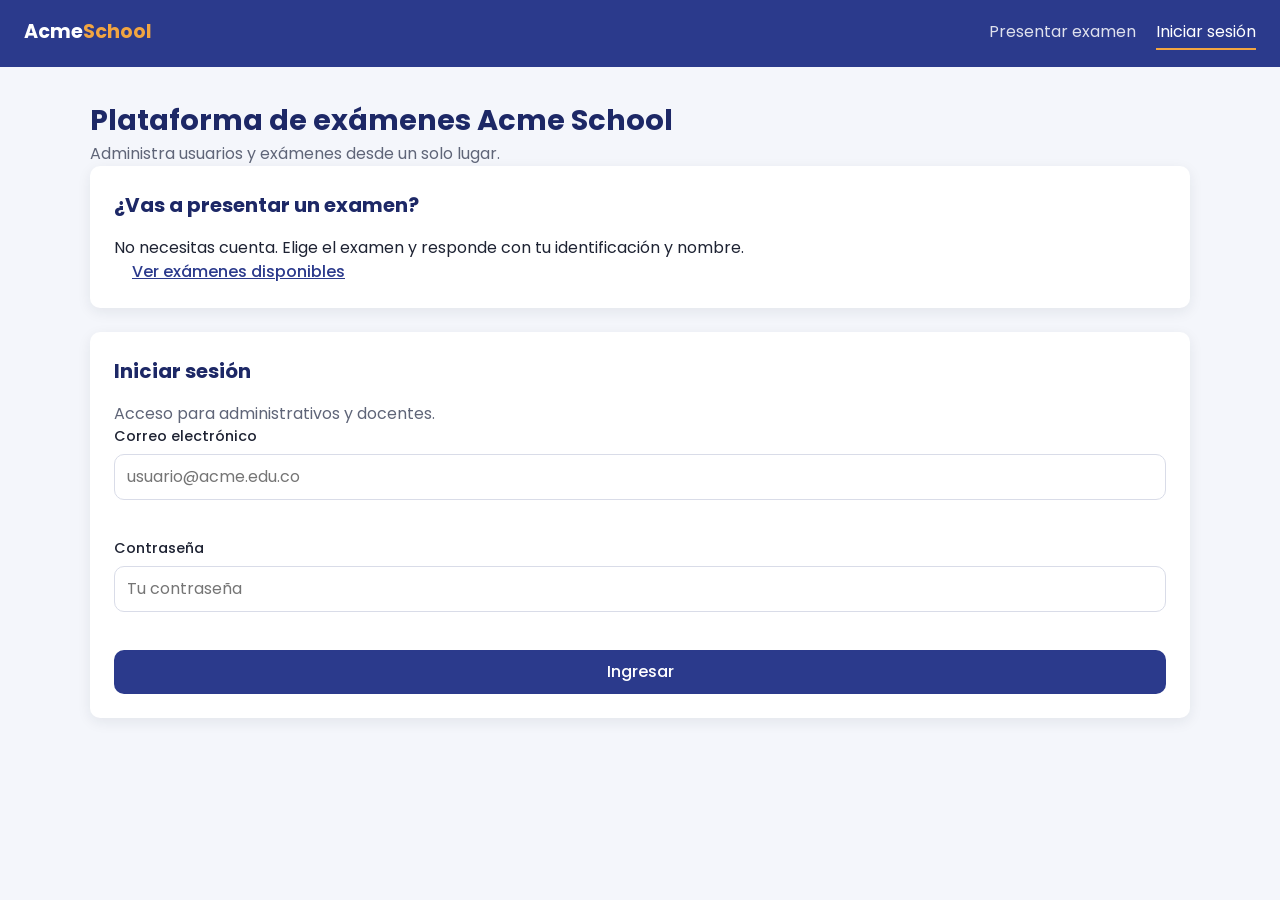
==== index.html @ b441e511 "fix: convierte el login en la pagina de entrada y en web component" ====
<!DOCTYPE html>
<html lang="es">
<head>
  <meta charset="UTF-8">
  <meta name="viewport" content="width=device-width, initial-scale=1.0">
  <title>Iniciar sesión · Acme School</title>
  <link rel="preconnect" href="https://fonts.googleapis.com">
  <link href="https://fonts.googleapis.com/css2?family=Poppins:wght@400;500;600;700&display=swap" rel="stylesheet">
  <link rel="stylesheet" href="css/style.css">
  <script src="js/script.js" defer></script>
  <script src="js/componentes/acme-menu.js" defer></script>
  <script src="js/componentes/formulario-login.js" defer></script>
  <script src="js/login.js" defer></script>
</head>
<body>
  <acme-menu activo="login"></acme-menu>

  <main class="entrada">
    <section class="bienvenida">
      <h1>Plataforma de exámenes <span>Acme School</span></h1>
      <p class="subtitulo">Administra usuarios y exámenes desde un solo lugar.</p>

      <div class="panel acceso-publico">
        <h2>¿Vas a presentar un examen?</h2>
        <p>No necesitas cuenta. Elige el examen y responde con tu identificación y nombre.</p>
        <a href="html/presentar.html" class="btn btn-acento">Ver exámenes disponibles</a>
      </div>
    </section>

    <formulario-login id="formularioLogin"></formulario-login>
  </main>
</body>
</html>
---- css/style.css ----
/* =========================================================
   Acme School · style.css
   Identidad visual común a todas las páginas
   ========================================================= */

/* ---------- Variables (colores y medidas de la marca) ---------- */
/* Las variables CSS sí atraviesan el Shadow DOM, por eso los
   Web Components también las pueden usar. */
:root {
  --color-primario: #2b3a8c;
  --color-primario-oscuro: #1d2866;
  --color-primario-claro: #e6e9f7;
  --color-acento: #f2a541;
  --color-exito: #2e9e6a;
  --color-exito-claro: #e3f5ec;
  --color-peligro: #d64545;
  --color-peligro-claro: #fbe7e7;
  --color-fondo: #f4f6fb;
  --color-superficie: #ffffff;
  --color-texto: #1e2333;
  --color-texto-suave: #5f6578;
  --color-borde: #d9dce8;

  --fuente: "Poppins", system-ui, sans-serif;
  --radio: 10px;
  --sombra: 0 4px 14px rgba(30, 35, 51, 0.08);
  --transicion: 0.2s ease;
}

/* ---------- Base ---------- */
* {
  box-sizing: border-box;
  margin: 0;
  padding: 0;
}

body {
  font-family: var(--fuente);
  background: var(--color-fondo);
  color: var(--color-texto);
  line-height: 1.5;
  min-height: 100vh;
}

main {
  width: min(1100px, 100% - 32px);
  margin: 32px auto;
  display: grid;
  gap: 24px;
  animation: aparecer 0.4s ease;
}

h1 {
  font-size: 1.8rem;
  color: var(--color-primario-oscuro);
}

h2 {
  font-size: 1.25rem;
  margin-bottom: 16px;
  color: var(--color-primario-oscuro);
}

a {
  color: var(--color-primario);
}

/* Foco visible para quien navega con teclado (accesibilidad) */
:focus-visible {
  outline: 3px solid var(--color-acento);
  outline-offset: 2px;
}

/* ---------- Paneles ---------- */
.panel {
  background: var(--color-superficie);
  border-radius: var(--radio);
  box-shadow: var(--sombra);
  padding: 24px;
}

.encabezado-pagina {
  display: flex;
  flex-wrap: wrap;
  justify-content: space-between;
  align-items: center;
  gap: 12px;
}

.subtitulo {
  color: var(--color-texto-suave);
}

/* ---------- Botones ---------- */
.btn {
  font: inherit;
  font-weight: 500;
  border: none;
  border-radius: var(--radio);
  padding: 10px 18px;
  cursor: pointer;
  transition: background var(--transicion), transform var(--transicion);
}

.btn:hover {
  transform: translateY(-1px);
}

.btn:disabled {
  opacity: 0.5;
  cursor: not-allowed;
  transform: none;
}

.btn-primario {
  background: var(--color-primario);
  color: #fff;
}

.btn-primario:hover {
  background: var(--color-primario-oscuro);
}

.btn-secundario {
  background: var(--color-primario-claro);
  color: var(--color-primario-oscuro);
}

.btn-peligro {
  background: var(--color-peligro);
  color: #fff;
}

.btn-pequeno {
  padding: 6px 12px;
  font-size: 0.85rem;
}

/* ---------- Formularios ---------- */
.formulario {
  display: grid;
  grid-template-columns: repeat(auto-fit, minmax(220px, 1fr));
  gap: 16px;
}

.campo {
  display: grid;
  gap: 6px;
}

.campo-completo {
  grid-column: 1 / -1;
}

label {
  font-weight: 500;
  font-size: 0.9rem;
}

input,
select,
textarea {
  font: inherit;
  padding: 10px 12px;
  border: 1px solid var(--color-borde);
  border-radius: var(--radio);
  background: var(--color-superficie);
  transition: border-color var(--transicion);
}

input:focus,
select:focus,
textarea:focus {
  border-color: var(--color-primario);
}

input.incorrecto,
select.incorrecto,
textarea.incorrecto {
  border-color: var(--color-peligro);
}

.error {
  color: var(--color-peligro);
  font-size: 0.85rem;
  min-height: 1.2em;
}

.acciones {
  display: flex;
  flex-wrap: wrap;
  gap: 12px;
  grid-column: 1 / -1;
}

/* ---------- Tablas ---------- */
/* El contenedor permite desplazar la tabla en pantallas pequeñas */
.contenedor-tabla {
  overflow-x: auto;
}

table {
  width: 100%;
  border-collapse: collapse;
  min-width: 600px;
}

th,
td {
  text-align: left;
  padding: 12px;
  border-bottom: 1px solid var(--color-borde);
}

th {
  background: var(--color-primario-claro);
  color: var(--color-primario-oscuro);
  font-weight: 600;
}

tbody tr {
  transition: background var(--transicion);
}

tbody tr:hover {
  background: var(--color-fondo);
}

.celda-acciones {
  display: flex;
  gap: 8px;
}

/* ---------- Mensajes ---------- */
.mensaje {
  padding: 10px 14px;
  border-radius: var(--radio);
}

.mensaje:empty {
  display: none;
}

.exito {
  background: var(--color-exito-claro);
  color: var(--color-exito);
}

.fallo {
  background: var(--color-peligro-claro);
  color: var(--color-peligro);
}

.vacio {
  text-align: center;
  color: var(--color-texto-suave);
  padding: 24px;
}

/* ---------- Utilidades ---------- */
.oculto {
  display: none !important;
}

@keyframes aparecer {
  from {
    opacity: 0;
    transform: translateY(10px);
  }
  to {
    opacity: 1;
    transform: translateY(0);
  }
}

/* ---------- Responsive ---------- */
@media (max-width: 600px) {
  main {
    margin: 16px auto;
  }

  .panel {
    padding: 16px;
  }

  h1 {
    font-size: 1.4rem;
  }
}

/* =========================================================
   Login
   ========================================================= */
.contenedor-login {
  min-height: calc(100vh - 140px);
  place-items: center;
}

.tarjeta-login {
  width: min(420px, 100%);
  display: grid;
  gap: 8px;
}

.formulario-login {
  display: grid;
  gap: 16px;
  margin-top: 16px;
}

/* =========================================================
   Gestión de usuarios
   ========================================================= */
.etiqueta {
  display: inline-block;
  padding: 2px 10px;
  border-radius: 999px;
  font-size: 0.8rem;
  font-weight: 500;
}

.etiqueta-docente {
  background: var(--color-exito-claro);
  color: var(--color-exito);
}

.etiqueta-administrativo {
  background: var(--color-primario-claro);
  color: var(--color-primario);
}

input:disabled {
  background: var(--color-fondo);
  color: var(--color-texto-suave);
}
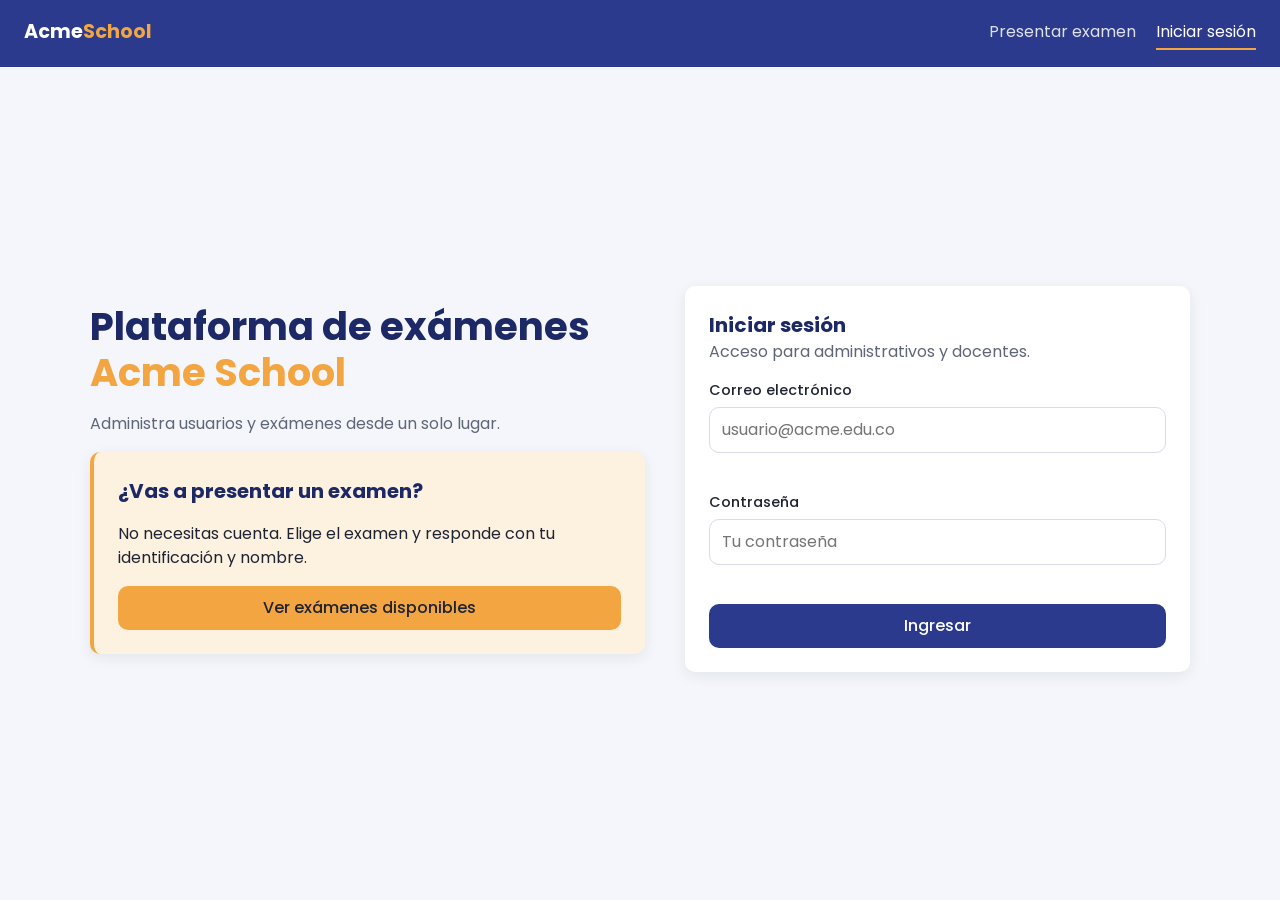
==== commit c707c9a5: "style: agrega icono de la aplicacion en la pestana del navegador" ====
--- a/index.html
+++ b/index.html
@@ -4,6 +4,7 @@
   <meta charset="UTF-8">
   <meta name="viewport" content="width=device-width, initial-scale=1.0">
   <title>Iniciar sesión · Acme School</title>
+  <link rel="icon" href="imagenes/logo.svg" type="image/svg+xml">
   <link rel="preconnect" href="https://fonts.googleapis.com">
   <link href="https://fonts.googleapis.com/css2?family=Poppins:wght@400;500;600;700&display=swap" rel="stylesheet">
   <link rel="stylesheet" href="css/style.css">
--- a/css/style.css
+++ b/css/style.css
@@ -1,16 +1,16 @@
 /* =========================================================
    Acme School · style.css
-   Identidad visual común a todas las páginas
+   Identidad visual común. Los Web Components también cargan
+   este archivo dentro de su Shadow DOM para verse iguales.
    ========================================================= */
 
 /* ---------- Variables (colores y medidas de la marca) ---------- */
-/* Las variables CSS sí atraviesan el Shadow DOM, por eso los
-   Web Components también las pueden usar. */
 :root {
   --color-primario: #2b3a8c;
   --color-primario-oscuro: #1d2866;
   --color-primario-claro: #e6e9f7;
   --color-acento: #f2a541;
+  --color-acento-claro: #fdf1df;
   --color-exito: #2e9e6a;
   --color-exito-claro: #e3f5ec;
   --color-peligro: #d64545;
@@ -57,7 +57,11 @@
 
 h2 {
   font-size: 1.25rem;
-  margin-bottom: 16px;
+  color: var(--color-primario-oscuro);
+}
+
+h3 {
+  font-size: 1.05rem;
   color: var(--color-primario-oscuro);
 }
 
@@ -77,6 +81,8 @@
   border-radius: var(--radio);
   box-shadow: var(--sombra);
   padding: 24px;
+  display: grid;
+  gap: 16px;
 }
 
 .encabezado-pagina {
@@ -99,6 +105,9 @@
   border-radius: var(--radio);
   padding: 10px 18px;
   cursor: pointer;
+  text-decoration: none;
+  display: inline-block;
+  text-align: center;
   transition: background var(--transicion), transform var(--transicion);
 }
 
@@ -124,6 +133,11 @@
 .btn-secundario {
   background: var(--color-primario-claro);
   color: var(--color-primario-oscuro);
+}
+
+.btn-acento {
+  background: var(--color-acento);
+  color: var(--color-texto);
 }
 
 .btn-peligro {
@@ -146,6 +160,7 @@
 .campo {
   display: grid;
   gap: 6px;
+  align-content: start;
 }
 
 .campo-completo {
@@ -161,17 +176,29 @@
 select,
 textarea {
   font: inherit;
+  width: 100%;
   padding: 10px 12px;
   border: 1px solid var(--color-borde);
   border-radius: var(--radio);
   background: var(--color-superficie);
+  color: var(--color-texto);
   transition: border-color var(--transicion);
+}
+
+textarea {
+  resize: vertical;
+  min-height: 80px;
 }
 
 input:focus,
 select:focus,
 textarea:focus {
   border-color: var(--color-primario);
+}
+
+input:disabled {
+  background: var(--color-fondo);
+  color: var(--color-texto-suave);
 }
 
 input.incorrecto,
@@ -194,7 +221,6 @@
 }
 
 /* ---------- Tablas ---------- */
-/* El contenedor permite desplazar la tabla en pantallas pequeñas */
 .contenedor-tabla {
   overflow-x: auto;
 }
@@ -202,7 +228,6 @@
 table {
   width: 100%;
   border-collapse: collapse;
-  min-width: 600px;
 }
 
 th,
@@ -228,95 +253,24 @@
 
 .celda-acciones {
   display: flex;
+  flex-wrap: wrap;
   gap: 8px;
 }
 
-/* ---------- Mensajes ---------- */
-.mensaje {
-  padding: 10px 14px;
-  border-radius: var(--radio);
-}
-
-.mensaje:empty {
-  display: none;
-}
-
-.exito {
-  background: var(--color-exito-claro);
-  color: var(--color-exito);
-}
-
-.fallo {
-  background: var(--color-peligro-claro);
-  color: var(--color-peligro);
-}
-
-.vacio {
-  text-align: center;
-  color: var(--color-texto-suave);
-  padding: 24px;
-}
-
-/* ---------- Utilidades ---------- */
-.oculto {
-  display: none !important;
-}
-
-@keyframes aparecer {
-  from {
-    opacity: 0;
-    transform: translateY(10px);
-  }
-  to {
-    opacity: 1;
-    transform: translateY(0);
-  }
-}
-
-/* ---------- Responsive ---------- */
-@media (max-width: 600px) {
-  main {
-    margin: 16px auto;
-  }
-
-  .panel {
-    padding: 16px;
-  }
-
-  h1 {
-    font-size: 1.4rem;
-  }
-}
-
-/* =========================================================
-   Login
-   ========================================================= */
-.contenedor-login {
-  min-height: calc(100vh - 140px);
-  place-items: center;
-}
-
-.tarjeta-login {
-  width: min(420px, 100%);
-  display: grid;
-  gap: 8px;
-}
-
-.formulario-login {
-  display: grid;
-  gap: 16px;
-  margin-top: 16px;
-}
-
-/* =========================================================
-   Gestión de usuarios
-   ========================================================= */
+/* Fila que se está editando */
+tr.editando {
+  background: var(--color-acento-claro);
+}
+
+/* ---------- Etiquetas ---------- */
 .etiqueta {
   display: inline-block;
   padding: 2px 10px;
   border-radius: 999px;
   font-size: 0.8rem;
   font-weight: 500;
+  background: var(--color-primario-claro);
+  color: var(--color-primario);
 }
 
 .etiqueta-docente {
@@ -324,12 +278,153 @@
   color: var(--color-exito);
 }
 
-.etiqueta-administrativo {
-  background: var(--color-primario-claro);
-  color: var(--color-primario);
-}
-
-input:disabled {
-  background: var(--color-fondo);
+/* ---------- Mensajes ---------- */
+.mensaje {
+  padding: 10px 14px;
+  border-radius: var(--radio);
+}
+
+.mensaje:empty {
+  display: none;
+}
+
+.exito {
+  background: var(--color-exito-claro);
+  color: var(--color-exito);
+}
+
+.fallo {
+  background: var(--color-peligro-claro);
+  color: var(--color-peligro);
+}
+
+.vacio {
+  text-align: center;
   color: var(--color-texto-suave);
-}
+  padding: 24px;
+}
+
+/* ---------- Utilidades ---------- */
+.oculto {
+  display: none !important;
+}
+
+.aparecer {
+  animation: aparecer 0.35s ease;
+}
+
+@keyframes aparecer {
+  from {
+    opacity: 0;
+    transform: translateY(10px);
+  }
+  to {
+    opacity: 1;
+    transform: translateY(0);
+  }
+}
+
+/* =========================================================
+   Página de entrada (index.html): login
+   ========================================================= */
+.entrada {
+  min-height: calc(100vh - 140px);
+  grid-template-columns: 1.1fr 1fr;
+  align-items: center;
+  gap: 40px;
+}
+
+.bienvenida {
+  display: grid;
+  gap: 16px;
+}
+
+.bienvenida h1 {
+  font-size: 2.4rem;
+  line-height: 1.2;
+}
+
+.bienvenida h1 span {
+  color: var(--color-acento);
+}
+
+.acceso-publico {
+  background: var(--color-acento-claro);
+  border-left: 4px solid var(--color-acento);
+}
+
+/* =========================================================
+   Responsive
+   ========================================================= */
+@media (max-width: 800px) {
+  .entrada {
+    grid-template-columns: 1fr;
+    min-height: auto;
+  }
+
+  .bienvenida h1 {
+    font-size: 1.8rem;
+  }
+}
+
+/* En celulares las tablas se convierten en tarjetas: cada celda
+   muestra su título con el atributo data-etiqueta */
+@media (max-width: 700px) {
+  main {
+    margin: 16px auto;
+  }
+
+  .panel {
+    padding: 16px;
+  }
+
+  h1 {
+    font-size: 1.4rem;
+  }
+
+  thead {
+    display: none;
+  }
+
+  table,
+  tbody,
+  tr,
+  td {
+    display: block;
+    width: 100%;
+  }
+
+  tbody tr {
+    border: 1px solid var(--color-borde);
+    border-radius: var(--radio);
+    margin-bottom: 12px;
+    padding: 8px 12px;
+  }
+
+  td {
+    display: flex;
+    justify-content: space-between;
+    gap: 12px;
+    padding: 8px 0;
+    text-align: right;
+  }
+
+  td:last-child {
+    border-bottom: none;
+  }
+
+  td[data-etiqueta]::before {
+    content: attr(data-etiqueta);
+    font-weight: 600;
+    color: var(--color-primario-oscuro);
+    text-align: left;
+  }
+
+  .celda-acciones {
+    justify-content: flex-end;
+  }
+
+  .acciones .btn {
+    flex: 1;
+  }
+}
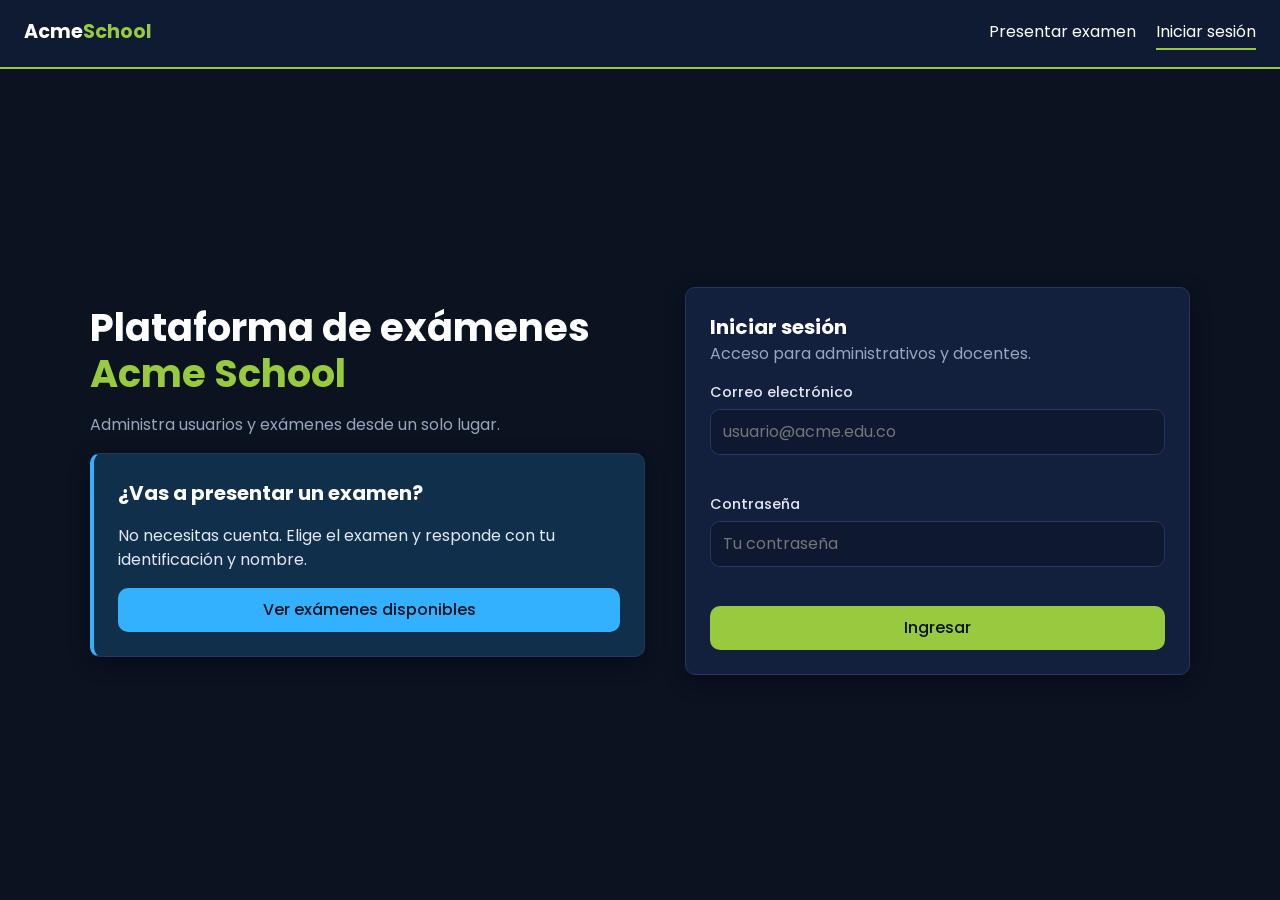
==== commit 78f2c4fd: "refactor: mueve las plantillas de los web components al HTML de cada pagina" ====
--- a/index.html
+++ b/index.html
@@ -30,5 +30,30 @@
 
     <formulario-login id="formularioLogin"></formulario-login>
   </main>
+
+  <!-- Plantilla del Web Component <formulario-login> (se clona en su Shadow DOM) -->
+  <template id="tpl-formulario-login">
+    <link rel="stylesheet" href="css/style.css">
+    <section class="panel">
+      <div>
+        <h2>Iniciar sesión</h2>
+        <p class="subtitulo">Acceso para administrativos y docentes.</p>
+      </div>
+      <form id="formulario" class="formulario-login" novalidate>
+        <div class="campo">
+          <label for="email">Correo electrónico</label>
+          <input type="email" id="email" name="email" placeholder="usuario@acme.edu.co" autocomplete="username">
+          <p id="error-email" class="error"></p>
+        </div>
+        <div class="campo">
+          <label for="contrasena">Contraseña</label>
+          <input type="password" id="contrasena" name="contrasena" placeholder="Tu contraseña" autocomplete="current-password">
+          <p id="error-contrasena" class="error"></p>
+        </div>
+        <p id="mensaje" class="mensaje" role="alert"></p>
+        <button type="submit" id="btnIngresar" class="btn btn-primario">Ingresar</button>
+      </form>
+    </section>
+  </template>
 </body>
 </html>
--- a/css/style.css
+++ b/css/style.css
@@ -5,25 +5,34 @@
    ========================================================= */
 
 /* ---------- Variables (colores y medidas de la marca) ---------- */
+/* Modo oscuro con la paleta verde lima + azul marino */
 :root {
-  --color-primario: #2b3a8c;
-  --color-primario-oscuro: #1d2866;
-  --color-primario-claro: #e6e9f7;
-  --color-acento: #f2a541;
-  --color-acento-claro: #fdf1df;
-  --color-exito: #2e9e6a;
-  --color-exito-claro: #e3f5ec;
-  --color-peligro: #d64545;
-  --color-peligro-claro: #fbe7e7;
-  --color-fondo: #f4f6fb;
-  --color-superficie: #ffffff;
-  --color-texto: #1e2333;
-  --color-texto-suave: #5f6578;
-  --color-borde: #d9dce8;
+  /* Le dice al navegador que use controles nativos oscuros (select, number, scrollbar) */
+  color-scheme: dark;
+
+  --color-primario: #98ca3f;          /* verde lima: botones principales y enlaces */
+  --color-primario-oscuro: #7fae2e;   /* hover del botón principal */
+  --color-primario-claro: #1c2d4f;    /* fondos suaves: encabezado de tabla, botón secundario */
+  --color-acento: #33b1ff;            /* celeste: acciones secundarias y foco */
+  --color-acento-claro: #102f4a;
+  --color-exito: #98ca3f;
+  --color-exito-claro: #1f3322;
+  --color-peligro: #ff6b6b;
+  --color-peligro-claro: #3a1d27;
+
+  --color-fondo: #0b1220;             /* fondo de la página */
+  --color-superficie: #121f3d;        /* tarjetas y paneles */
+  --color-campo: #0e1830;             /* fondo de inputs */
+  --color-menu: #0f1a33;              /* barra de navegación */
+  --color-titulo: #ffffff;
+  --color-texto: #e3e8f2;
+  --color-texto-suave: #98a5bd;
+  --color-texto-sobre-primario: #0b1220; /* texto oscuro sobre el verde y el celeste */
+  --color-borde: #26365c;
 
   --fuente: "Poppins", system-ui, sans-serif;
   --radio: 10px;
-  --sombra: 0 4px 14px rgba(30, 35, 51, 0.08);
+  --sombra: 0 6px 20px rgba(0, 0, 0, 0.35);
   --transicion: 0.2s ease;
 }
 
@@ -52,17 +61,17 @@
 
 h1 {
   font-size: 1.8rem;
-  color: var(--color-primario-oscuro);
+  color: var(--color-titulo);
 }
 
 h2 {
   font-size: 1.25rem;
-  color: var(--color-primario-oscuro);
+  color: var(--color-titulo);
 }
 
 h3 {
   font-size: 1.05rem;
-  color: var(--color-primario-oscuro);
+  color: var(--color-titulo);
 }
 
 a {
@@ -78,6 +87,7 @@
 /* ---------- Paneles ---------- */
 .panel {
   background: var(--color-superficie);
+  border: 1px solid var(--color-borde);
   border-radius: var(--radio);
   box-shadow: var(--sombra);
   padding: 24px;
@@ -123,7 +133,7 @@
 
 .btn-primario {
   background: var(--color-primario);
-  color: #fff;
+  color: var(--color-texto-sobre-primario);
 }
 
 .btn-primario:hover {
@@ -132,17 +142,17 @@
 
 .btn-secundario {
   background: var(--color-primario-claro);
-  color: var(--color-primario-oscuro);
+  color: var(--color-titulo);
 }
 
 .btn-acento {
   background: var(--color-acento);
-  color: var(--color-texto);
+  color: var(--color-texto-sobre-primario);
 }
 
 .btn-peligro {
   background: var(--color-peligro);
-  color: #fff;
+  color: var(--color-texto-sobre-primario);
 }
 
 .btn-pequeno {
@@ -180,7 +190,7 @@
   padding: 10px 12px;
   border: 1px solid var(--color-borde);
   border-radius: var(--radio);
-  background: var(--color-superficie);
+  background: var(--color-campo);
   color: var(--color-texto);
   transition: border-color var(--transicion);
 }
@@ -239,7 +249,7 @@
 
 th {
   background: var(--color-primario-claro);
-  color: var(--color-primario-oscuro);
+  color: var(--color-titulo);
   font-weight: 600;
 }
 
@@ -269,8 +279,8 @@
   border-radius: 999px;
   font-size: 0.8rem;
   font-weight: 500;
-  background: var(--color-primario-claro);
-  color: var(--color-primario);
+  background: var(--color-acento-claro);
+  color: var(--color-acento);
 }
 
 .etiqueta-docente {
@@ -322,6 +332,47 @@
     opacity: 1;
     transform: translateY(0);
   }
+}
+
+/* =========================================================
+   Web Components
+   ========================================================= */
+/* Las etiquetas personalizadas se muestran en línea (inline) por defecto:
+   aquí se convierten en bloques para que ocupen todo el ancho */
+acme-menu,
+formulario-login,
+formulario-usuario,
+tabla-usuarios,
+formulario-examen,
+editor-pregunta,
+tabla-examenes,
+tarjeta-examen,
+registro-estudiante,
+reloj-examen,
+pregunta-examen,
+resultado-examen {
+  display: block;
+}
+
+/* Tarjetas centradas de ancho limitado */
+registro-estudiante,
+resultado-examen {
+  width: 100%;
+  justify-self: center;
+}
+
+registro-estudiante {
+  max-width: 560px;
+}
+
+resultado-examen {
+  max-width: 620px;
+}
+
+/* Botón Eliminar esperando el segundo clic de confirmación */
+.btn-peligro.confirmar {
+  outline: 2px solid var(--color-peligro);
+  outline-offset: 2px;
 }
 
 /* =========================================================
@@ -345,12 +396,68 @@
 }
 
 .bienvenida h1 span {
-  color: var(--color-acento);
+  color: var(--color-primario);
+}
+
+.formulario-login {
+  display: grid;
+  gap: 16px;
 }
 
 .acceso-publico {
   background: var(--color-acento-claro);
   border-left: 4px solid var(--color-acento);
+}
+
+/* =========================================================
+   Presentar examen
+   ========================================================= */
+.vista {
+  display: grid;
+  gap: 24px;
+}
+
+.grilla-examenes {
+  display: grid;
+  grid-template-columns: repeat(auto-fill, minmax(280px, 1fr));
+  gap: 20px;
+}
+
+/* El encabezado con el reloj queda pegado arriba al bajar por las preguntas */
+.encabezado-examen {
+  position: sticky;
+  top: 12px;
+  z-index: 5;
+  display: flex;
+  flex-wrap: wrap;
+  justify-content: space-between;
+  align-items: center;
+  gap: 16px;
+  border-color: var(--color-primario);
+}
+
+.info-examen {
+  display: grid;
+  gap: 4px;
+}
+
+.datos-examen {
+  list-style: none;
+  display: flex;
+  flex-wrap: wrap;
+  gap: 6px 20px;
+  color: var(--color-texto-suave);
+}
+
+.datos-examen strong {
+  color: var(--color-primario);
+}
+
+.btn-terminar {
+  justify-self: center;
+  min-width: 240px;
+  padding: 14px 24px;
+  font-size: 1.05rem;
 }
 
 /* =========================================================
@@ -365,6 +472,31 @@
   .bienvenida h1 {
     font-size: 1.8rem;
   }
+
+  /* En celular el encabezado fijo debe ser bajito para no tapar las preguntas */
+  .encabezado-examen {
+    top: 0;
+    flex-wrap: nowrap;
+    padding: 12px;
+    gap: 12px;
+  }
+
+  .encabezado-examen h1 {
+    font-size: 1.05rem;
+  }
+
+  #estudianteExamen {
+    display: none;
+  }
+
+  .datos-examen {
+    font-size: 0.8rem;
+    gap: 2px 12px;
+  }
+
+  .btn-terminar {
+    width: 100%;
+  }
 }
 
 /* En celulares las tablas se convierten en tarjetas: cada celda
@@ -416,7 +548,7 @@
   td[data-etiqueta]::before {
     content: attr(data-etiqueta);
     font-weight: 600;
-    color: var(--color-primario-oscuro);
+    color: var(--color-titulo);
     text-align: left;
   }
 
--- a/css/style.css
+++ b/css/style.css
@@ -5,25 +5,34 @@
    ========================================================= */
 
 /* ---------- Variables (colores y medidas de la marca) ---------- */
+/* Modo oscuro con la paleta verde lima + azul marino */
 :root {
-  --color-primario: #2b3a8c;
-  --color-primario-oscuro: #1d2866;
-  --color-primario-claro: #e6e9f7;
-  --color-acento: #f2a541;
-  --color-acento-claro: #fdf1df;
-  --color-exito: #2e9e6a;
-  --color-exito-claro: #e3f5ec;
-  --color-peligro: #d64545;
-  --color-peligro-claro: #fbe7e7;
-  --color-fondo: #f4f6fb;
-  --color-superficie: #ffffff;
-  --color-texto: #1e2333;
-  --color-texto-suave: #5f6578;
-  --color-borde: #d9dce8;
+  /* Le dice al navegador que use controles nativos oscuros (select, number, scrollbar) */
+  color-scheme: dark;
+
+  --color-primario: #98ca3f;          /* verde lima: botones principales y enlaces */
+  --color-primario-oscuro: #7fae2e;   /* hover del botón principal */
+  --color-primario-claro: #1c2d4f;    /* fondos suaves: encabezado de tabla, botón secundario */
+  --color-acento: #33b1ff;            /* celeste: acciones secundarias y foco */
+  --color-acento-claro: #102f4a;
+  --color-exito: #98ca3f;
+  --color-exito-claro: #1f3322;
+  --color-peligro: #ff6b6b;
+  --color-peligro-claro: #3a1d27;
+
+  --color-fondo: #0b1220;             /* fondo de la página */
+  --color-superficie: #121f3d;        /* tarjetas y paneles */
+  --color-campo: #0e1830;             /* fondo de inputs */
+  --color-menu: #0f1a33;              /* barra de navegación */
+  --color-titulo: #ffffff;
+  --color-texto: #e3e8f2;
+  --color-texto-suave: #98a5bd;
+  --color-texto-sobre-primario: #0b1220; /* texto oscuro sobre el verde y el celeste */
+  --color-borde: #26365c;
 
   --fuente: "Poppins", system-ui, sans-serif;
   --radio: 10px;
-  --sombra: 0 4px 14px rgba(30, 35, 51, 0.08);
+  --sombra: 0 6px 20px rgba(0, 0, 0, 0.35);
   --transicion: 0.2s ease;
 }
 
@@ -52,17 +61,17 @@
 
 h1 {
   font-size: 1.8rem;
-  color: var(--color-primario-oscuro);
+  color: var(--color-titulo);
 }
 
 h2 {
   font-size: 1.25rem;
-  color: var(--color-primario-oscuro);
+  color: var(--color-titulo);
 }
 
 h3 {
   font-size: 1.05rem;
-  color: var(--color-primario-oscuro);
+  color: var(--color-titulo);
 }
 
 a {
@@ -78,6 +87,7 @@
 /* ---------- Paneles ---------- */
 .panel {
   background: var(--color-superficie);
+  border: 1px solid var(--color-borde);
   border-radius: var(--radio);
   box-shadow: var(--sombra);
   padding: 24px;
@@ -123,7 +133,7 @@
 
 .btn-primario {
   background: var(--color-primario);
-  color: #fff;
+  color: var(--color-texto-sobre-primario);
 }
 
 .btn-primario:hover {
@@ -132,17 +142,17 @@
 
 .btn-secundario {
   background: var(--color-primario-claro);
-  color: var(--color-primario-oscuro);
+  color: var(--color-titulo);
 }
 
 .btn-acento {
   background: var(--color-acento);
-  color: var(--color-texto);
+  color: var(--color-texto-sobre-primario);
 }
 
 .btn-peligro {
   background: var(--color-peligro);
-  color: #fff;
+  color: var(--color-texto-sobre-primario);
 }
 
 .btn-pequeno {
@@ -180,7 +190,7 @@
   padding: 10px 12px;
   border: 1px solid var(--color-borde);
   border-radius: var(--radio);
-  background: var(--color-superficie);
+  background: var(--color-campo);
   color: var(--color-texto);
   transition: border-color var(--transicion);
 }
@@ -239,7 +249,7 @@
 
 th {
   background: var(--color-primario-claro);
-  color: var(--color-primario-oscuro);
+  color: var(--color-titulo);
   font-weight: 600;
 }
 
@@ -269,8 +279,8 @@
   border-radius: 999px;
   font-size: 0.8rem;
   font-weight: 500;
-  background: var(--color-primario-claro);
-  color: var(--color-primario);
+  background: var(--color-acento-claro);
+  color: var(--color-acento);
 }
 
 .etiqueta-docente {
@@ -322,6 +332,47 @@
     opacity: 1;
     transform: translateY(0);
   }
+}
+
+/* =========================================================
+   Web Components
+   ========================================================= */
+/* Las etiquetas personalizadas se muestran en línea (inline) por defecto:
+   aquí se convierten en bloques para que ocupen todo el ancho */
+acme-menu,
+formulario-login,
+formulario-usuario,
+tabla-usuarios,
+formulario-examen,
+editor-pregunta,
+tabla-examenes,
+tarjeta-examen,
+registro-estudiante,
+reloj-examen,
+pregunta-examen,
+resultado-examen {
+  display: block;
+}
+
+/* Tarjetas centradas de ancho limitado */
+registro-estudiante,
+resultado-examen {
+  width: 100%;
+  justify-self: center;
+}
+
+registro-estudiante {
+  max-width: 560px;
+}
+
+resultado-examen {
+  max-width: 620px;
+}
+
+/* Botón Eliminar esperando el segundo clic de confirmación */
+.btn-peligro.confirmar {
+  outline: 2px solid var(--color-peligro);
+  outline-offset: 2px;
 }
 
 /* =========================================================
@@ -345,12 +396,68 @@
 }
 
 .bienvenida h1 span {
-  color: var(--color-acento);
+  color: var(--color-primario);
+}
+
+.formulario-login {
+  display: grid;
+  gap: 16px;
 }
 
 .acceso-publico {
   background: var(--color-acento-claro);
   border-left: 4px solid var(--color-acento);
+}
+
+/* =========================================================
+   Presentar examen
+   ========================================================= */
+.vista {
+  display: grid;
+  gap: 24px;
+}
+
+.grilla-examenes {
+  display: grid;
+  grid-template-columns: repeat(auto-fill, minmax(280px, 1fr));
+  gap: 20px;
+}
+
+/* El encabezado con el reloj queda pegado arriba al bajar por las preguntas */
+.encabezado-examen {
+  position: sticky;
+  top: 12px;
+  z-index: 5;
+  display: flex;
+  flex-wrap: wrap;
+  justify-content: space-between;
+  align-items: center;
+  gap: 16px;
+  border-color: var(--color-primario);
+}
+
+.info-examen {
+  display: grid;
+  gap: 4px;
+}
+
+.datos-examen {
+  list-style: none;
+  display: flex;
+  flex-wrap: wrap;
+  gap: 6px 20px;
+  color: var(--color-texto-suave);
+}
+
+.datos-examen strong {
+  color: var(--color-primario);
+}
+
+.btn-terminar {
+  justify-self: center;
+  min-width: 240px;
+  padding: 14px 24px;
+  font-size: 1.05rem;
 }
 
 /* =========================================================
@@ -365,6 +472,31 @@
   .bienvenida h1 {
     font-size: 1.8rem;
   }
+
+  /* En celular el encabezado fijo debe ser bajito para no tapar las preguntas */
+  .encabezado-examen {
+    top: 0;
+    flex-wrap: nowrap;
+    padding: 12px;
+    gap: 12px;
+  }
+
+  .encabezado-examen h1 {
+    font-size: 1.05rem;
+  }
+
+  #estudianteExamen {
+    display: none;
+  }
+
+  .datos-examen {
+    font-size: 0.8rem;
+    gap: 2px 12px;
+  }
+
+  .btn-terminar {
+    width: 100%;
+  }
 }
 
 /* En celulares las tablas se convierten en tarjetas: cada celda
@@ -416,7 +548,7 @@
   td[data-etiqueta]::before {
     content: attr(data-etiqueta);
     font-weight: 600;
-    color: var(--color-primario-oscuro);
+    color: var(--color-titulo);
     text-align: left;
   }
 
